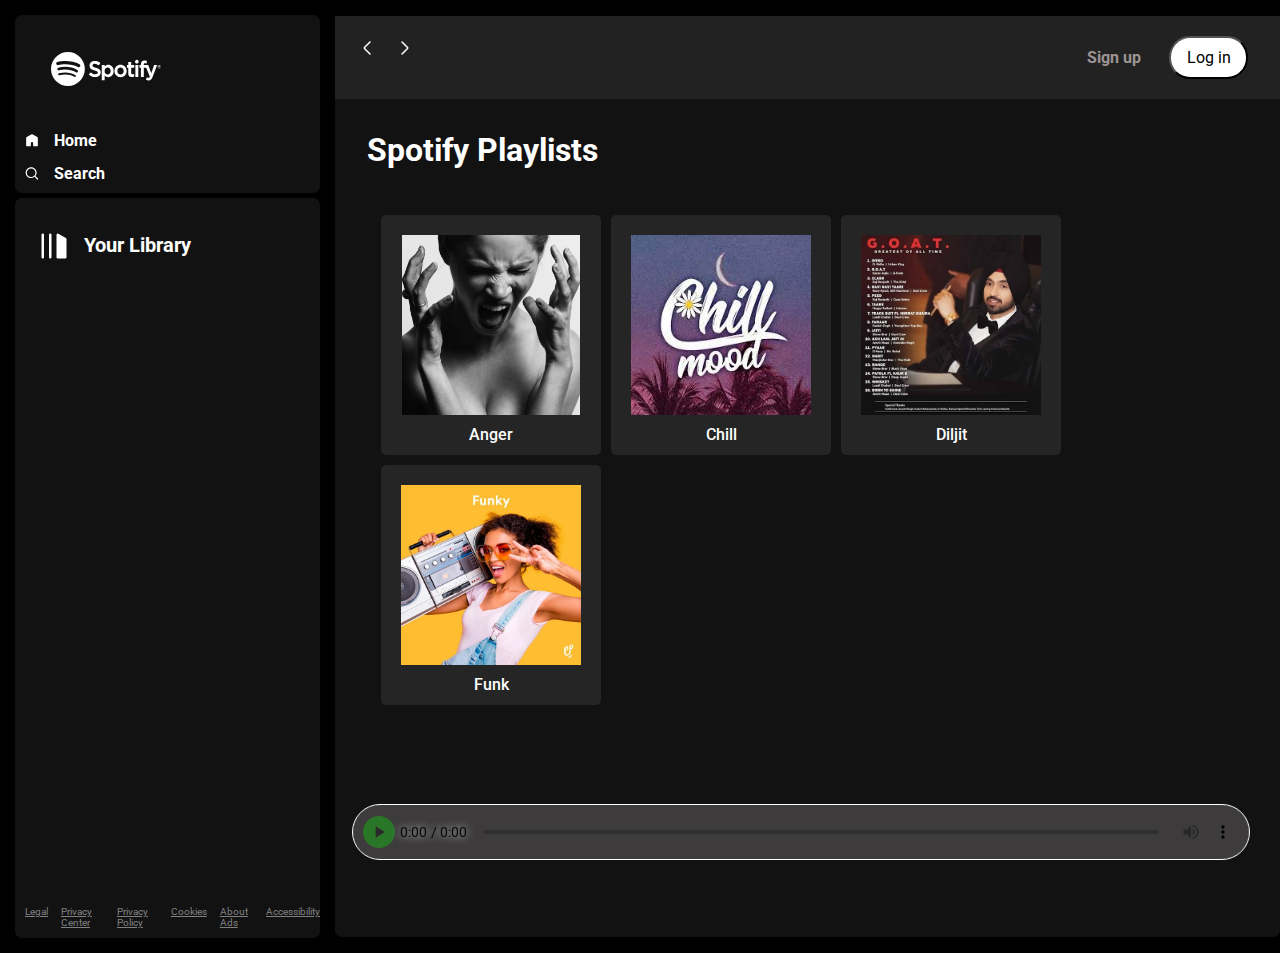
==== index.html @ 70a31041 "spotify" ====
<!DOCTYPE html>
<html lang="en">

<head>
    <meta charset="UTF-8">
    <meta name="viewport" content="width=device-width, initial-scale=1.0">
    <link rel="stylesheet" href="css/style.css">
    <link rel="stylesheet" href="css/utility.css">
    <link rel="stylesheet" href="css/card.css">
    <title>Spotify - Web Player: Music for everyone</title>
</head>

<body>
    <div class="container flex bg-black">
        <div class="left">
            <div class="close">
                <img width="30" class="invert" src="img/close.svg" alt="">
            </div>
            <div class="home bg-grey rounded m-1 p-1">
                <div class="logo"><img width="110" class="invert" src="img/logo.svg" alt=""></div>
                <ul>
                    <li><img class="invert" src="img/home.svg" alt="home">Home</li>
                    <li><img class="invert" src="img/search.svg" alt="home">Search</li>
                </ul>
            </div>

            <div class="library bg-grey rounded m-1 p-1">
                <div class="heading">
                    <img class="invert" src="img/playlist.svg" alt="">
                    <h2>Your Library</h2>
                </div>
                <div class="songList">
                  
                    <ul>
                        
                    </ul>
                </div>
                <div class="footer">
                    <div><a href="https://www.spotify.com/jp/legal/"><span>Legal</span></a></div>
                    <div><a href="https://www.spotify.com/jp/privacy/"><span>Privacy Center</span></a></div>
                    <div><a href="https://www.spotify.com/jp/legal/privacy-policy/"><span>Privacy Policy</span></a>
                    </div>
                    <div><a href="https://www.spotify.com/jp/legal/cookies-policy/"><span>Cookies</span></a></div>
                    <div><a href="https://www.spotify.com/jp/legal/privacy-policy/#s3"><span>About Ads</span></a></div>
                    <div><a href="https://www.spotify.com/jp/accessibility/"><span>Accessibility</span></a></div>
                </div>
            </div>
        </div>

        <!-- <div id="onSong">hello<img src="" alt="" srcset=""></div> -->
        <audio src="" controls id="audioPlayer" autoplay></audio>

        <div class="right bg-grey rounded" id="right-content">
            <div class="header">
                <div class="nav">
                    <div class="hamburgerContainer">
                        <img width="40" class="invert hamburger" src="img/hamburger.svg" alt="">
                        <svg width="24" height="24" viewBox="0 0 24 24" fill="none" xmlns="http://www.w3.org/2000/svg"
                            onclick="generateCards()  ">
                            <path
                                d="M15 6L9.70711 11.2929C9.37377 11.6262 9.20711 11.7929 9.20711 12C9.20711 12.2071 9.37377 12.3738 9.70711 12.7071L15 18"
                                stroke="#ffffff" stroke-width="1.5" stroke-linecap="round" stroke-linejoin="round" />
                        </svg>
                        <svg width="24" height="24" viewBox="0 0 24 24" fill="none" xmlns="http://www.w3.org/2000/svg">
                            <path
                                d="M9 18L14.2929 12.7071C14.6262 12.3738 14.7929 12.2071 14.7929 12C14.7929 11.7929 14.6262 11.6262 14.2929 11.2929L9 6"
                                stroke="#ffffff" stroke-width="1.5" stroke-linecap="round" stroke-linejoin="round" />
                        </svg>
                    </div>
                </div>
                <div class="buttons">
                    <button class="signupbtn">Sign up</button>
                    <a href="login.html">
                        <button class="loginbtn">Log in</button>
                    </a>
                </div>
            </div>
            <div class="view1">

                <div class="spotifyPlaylists" id="spotifyPlaylists">

                    <h1>Spotify Playlists</h1>
                    <div id="list"></div>
                    <div class="cardContainer" id="cardContainer">

                        <div class="card" id="Anger" onclick="fetchCardData('Anger')">
                            <img src="songs/Anger/cover.jpg" alt="">
                            Anger
                        </div>
                        <div class="card" id="Chill" onclick="fetchCardData('Chill')">
                            <img src="songs/Chill/cover.jpg" alt="">
                            Chill
                        </div>

                        <div class="card" id="Diljit" onclick="fetchCardData('Diljit')">
                            <img src="songs/Diljit/cover.jpg" alt="">
                            Diljit
                        </div>
                        <div class="card" id="Funk" onclick="fetchCardData('Funk')">
                            <img src="songs/funk/cover.jpg" alt="">
                            Funk
                        </div>

                    </div>
                </div>
            </div>
        </div>
    </div>

    <script src="js/script.js"></script>
</body>

</html>
---- css/style.css ----
@import url('https://fonts.googleapis.com/css2?family=Lato:wght@700&family=Roboto:ital,wght@0,100;0,300;0,400;0,500;0,700;0,900;1,100;1,300;1,400;1,500;1,700;1,900&display=swap');
@import url('https://fonts.googleapis.com/css2?family=Roboto:ital,wght@0,100;0,300;0,400;0,500;0,700;0,900;1,100;1,300;1,400;1,500;1,700;1,900&display=swap');


:root {
    --a: 0;
}

* {
    margin: 0;
    padding: 0;
    font-family: 'Roboto', sans-serif;
}

.close {
    display: none;
}

body {
    background-color: black;
    color: white;
}

.left {
    width: 25vw;
    padding: 10px;
}

.right {
    width: 75vw;
}



.home ul li {
    display: flex;
    gap: 15px;
    width: 14px;
    list-style: none;
    padding-top: 14px;
    font-weight: bold;
}

.heading {
    display: flex;
    gap: 15px;
    width: 100%;
    padding-top: 14px;
    padding: 23px 14px;
    font-weight: bold;
    align-items: center;
    font-size: 13px;
}

.heading img {
    width: 30px;
}

.library {
    min-height: 80vh;
    position: relative;
}

.footer {
    display: flex;
    font-size: 10px;
    color: grey;
    gap: 13px;
    position: absolute;
    bottom: 0;
    padding: 10px 0;

}

.footer a {
    color: grey;
}

.right {
    margin: 16px 0;
    position: relative;
}

.header {
    display: flex;
    justify-content: space-between;
    background-color: rgb(34 34 34);
}

.header>* {
    padding: 20px;
}

.view1 .spotifyPlaylists {
    padding: 16px;
}

.view1 .spotifyPlaylists h1 {
    padding: 16px;
}

.cardContainer {
    margin: 30px;
    display: flex;
    gap: 10px;
    flex-wrap: wrap;
    overflow-y: auto;
    max-height: 60vh;
}

.card {
    width: 200px;
    padding: 10px;
    border-radius: 5px;
    background-color: #252525;
    position: relative;
    transition: all .9s;
}

.card:hover {
    background-color: rgb(105, 103, 103);
    cursor: pointer;
    --a: 1;
}

.card>* {
    padding-top: 10px;
}

.card img {
    width: 100%;
    object-fit: contain;
}

.play {
    width: 28px;
    height: 28px;
    background-color: #1fdf64;
    border-radius: 50%;
    padding: 4px;
    display: flex;
    align-items: center;
    justify-content: center;
    position: absolute;
    bottom: 88px;
    right: 17px;
    opacity: var(--a);
    transition: all 1s ease-out;
}

.buttons>* {
    margin: 0 12px;
}

.signupbtn {
    background-color: rgb(34 34 34);
    color: rgb(156, 148, 148);
    font-weight: bold;
    border: none;
    outline: none;
    cursor: pointer;
    font-size: 16px;
}

.signupbtn:hover {
    font-size: 17px;
    color: white
}

.loginbtn {
    background-color: white;
    border-radius: 21px;
    color: black;
    padding: 10px;
    width: 79px;
    cursor: pointer;
    font-size: 16px;
}

.loginbtn:hover {
    font-weight: bold;
    font-size: 17px;
}


.playbar {
    display: flex;
    justify-content: center;
    align-items: center;
    position: fixed;
    bottom: 30px;
    filter: invert(1);
    background: #e2d9d9;
    border-radius: 10px;
    width: 90%;
    padding: 12px;
    width: 70vw;
    min-height: 40px;
}

.songbuttons {
    display: flex;
    justify-content: center;
    gap: 16px;
}

.songList {
    height: 544px;
    overflow: auto;
    margin-bottom: 44px;
}

.hamburger {
    display: none;
    cursor: pointer;
}

.hamburgerContainer {
    display: flex;
    justify-content: center;
    align-items: center;
    gap: 14px;
}

.songList ul {
    padding: 0 12px;
}

.songList ul li {
    list-style-type: decimal;
    display: flex;
    justify-content: space-between;
    gap: 12px;
    cursor: pointer;
    padding: 12px 0;
    border: 1px solid rgba(146, 143, 143, 0.491);
    margin: 12px 0;
    padding: 13px;
    border-radius: 5px;
}

.songList .info {
    font-size: 13px;
    width: 344px;
}

.info div {
    word-break: break-all;
}

.playnow {
    display: flex;
    justify-content: center;
    align-items: center;
}

.playnow span {
    font-size: 15px;
    width: 64px;
    padding: 12px;
}

.seekbar {
    height: 4px;
    width: 98%;
    background: black;
    border-radius: 10px;
    position: absolute;
    bottom: 8px;
    margin: 6px;
    cursor: pointer;
}

.circle {
    width: 13px;
    height: 13px;
    border-radius: 13px;
    background-color: black;
    position: relative;
    bottom: 5px;
    left: 0%;
    transition: left 0.5s;
}

.songbuttons img {
    cursor: pointer;
}

.timevol {
    display: flex;
    justify-content: space-evenly;
    align-items: center;
}


.songinfo {
    color: black;
    padding: 0 12px;
    width: 250px;
}

.songtime {
    width: 125px;
    color: black;
    padding: 0 12px;
}


.volume {
    display: flex;
    justify-content: center;
    align-items: center;
    gap: 12px;
    cursor: pointer;
}

.range input {
    cursor: pointer;
}

.abovebar {
    display: flex;
    justify-content: space-between;
    margin: 20px 0;
    width: 100%;
}

@media (max-width: 1200px) {
    .left {
        position: absolute;
        left: -130%;
        transition: all .3s;
        z-index: 1;
        width: 373px;
        background-color: black;
        padding: 0;
        height: 100vh;
        position: fixed;
        top: 0;
    }

    .songinfo,
    .songtime {
        width: auto;
    }

    .left .close {
        position: absolute;
        right: 31px;
        top: 25px;
        width: 29px;
    }

    .timevol {
        display: flex;
        justify-content: space-evenly;
        align-items: center;
        flex-direction: column;
        gap: 13px;
    }

    .right {
        width: 100vw;
    }

    .playbar {
        width: calc(100vw - 75px);
    }

    .seekbar {
        width: calc(100vw - 120px);
    }

    .hamburger {
        display: block;
    }

    .right {
        margin: 0;
    }

    .view1 .card {
        width: 55vw;
    }

    .view1 .cardContainer {
        margin: 0;
        justify-content: center;
    }

    .close {
        display: block;
    }

    .abovebar {
        flex-direction: column;
        gap: 23px;
        align-items: center;
    }

    .cardContainer {
        max-height: unset;
        overflow-y: unset;
        margin-bottom: 35vh;
    }

    .playbar {
        right: 25px;
    }
}

@media (max-width: 500px) {
    .card {
        width: 100%;
    }

    .header>* {
        padding: 2px;
    }

    .buttons>* {
        margin: 0 6px;
    }

    .header {
        padding: 7px;
    }

    .view1 .spotifyPlaylists h1 {
        padding: 4px;
    }

    .library {
        height: 85vh;
    }

    .left {
        width: 100vw;
    }
}

.top {
    height: 8vh;
    background-color: #0a0909;

}

.bottom {


    display: flex;
    justify-content: center;

    height: 87vh;
    background-image: linear-gradient(to bottom, #2b2727, #000000);
}

.box {
    display: flex;
    text-align: center;
    gap: 25px;
    width: 480px;
    top: 0px;
    flex-direction: column;
    height: 80vh;
    align-items: center;
    background-color: #131313;
    margin-top: 20px;
    border: 2px solid #131313;
    border-radius: 8px;
}

.btn {
    display: flex;
    flex-direction: column;
    justify-content: space-around;
    width: 80%;
    gap: 8px;
    padding-left: 190px;

}

.gg {
    display: flex;

    align-items: center;
    width: 200px;
    border: 1px solid rgb(120, 113, 113);
    border-radius: 20px;
    font-weight: 900;
    font-size: 10px;
    background-color: #131313;
    color: wheat;
    cursor: pointer;
    height: 28px;
}

.gg:hover {
    border: 1px solid white;

}

.log {

    padding-top: 40px;
    font-size: 30px;
    padding-bottom: 20px;

}

a {
    color: rgb(179, 173, 173);
}

.imbtn {
    padding-left: 20px;
    padding-right: 20px;
    height: 19px;
}

.line {
    color: rgb(44, 42, 42);
    font-weight: 100;

}

input {
    font-size: smaller;
    padding: 3px;
    width: 200px;
    height: 25px;
    border: .05px solid rgb(114, 109, 109);
    border-radius: 2px;
    background-color: #181717;
}

label {
    font-size: xx-small;
}

.form {
    display: flex;
    flex-direction: column;
    align-items: flex-start;
    gap: 10px;
    padding-bottom: 15px;
}

/* The switch - the box around the slider */
.switch {
    position: relative;

    width: 25px;
    height: 12px;
}

/* Hide default HTML checkbox */
.switch input {
    opacity: 0;
    width: 0;
    height: 0;
}

/* The slider */
.slider {
    position: absolute;
    cursor: pointer;
    top: 0;
    left: 0;
    right: 0;
    bottom: 0;
    background-color: #ccc;
    -webkit-transition: .4s;
    transition: .4s;
    border-radius: 15px;
    /* Make the slider round */
}

.slider:before {
    position: absolute;
    content: "";
    border: 1px solid black;
    border-radius: 50%;
    /* Make the thumb round */
    height: 7px;
    width: 7px;
    left: 2px;
    bottom: 2px;
    background-color: rgb(0, 0, 0);
    -webkit-transition: .4s;
    transition: .4s;
}

input:checked+.slider {
    background-color: #32dc14;
}

input:focus+.slider {
    box-shadow: 0 0 1px #32dc14;
}

input:checked+.slider:before {
    -webkit-transform: translateX(15px);
    -ms-transform: translateX(12px);
    transform: translateX(12px);
}

/* Rounded sliders */
.slider.round {
    border-radius: 15px;
}

.slider.round:before {
    border-radius: 50%;
}

.login {

    background-color: #1fdf64;
    width: 200px;
    height: 25px;
    border-radius: 15px;
    padding: 3px;
    font-size: small;

}

.login:hover {
    cursor: pointer;
}

.forget {
    font-size: xx-small;
    color: rgb(255, 255, 255);
}

.forget:hover {
    color: chartreuse;
}

.sign {
    font-size: x-small;
    color: #676363;
    font-weight: 500;
}

.sign a {
    color: white;
}

.sign a:hover {
    color: chartreuse;
}

.foot {
    display: flex;
    justify-content: center;
    align-items: center;
    gap: 2px;
    word-spacing: 2px;
    font-size: 7px;
    color: rgb(179, 173, 173);
    background-color: #181717;
    height: 5vh;

}

.logo {

    padding: 3vh 2vw;

}

.dd {
    display: flex;
}

a:hover {

    color: chartreuse;

}

.plst {
    background-color: pink;
}

.ac {
    max-width: 500px;
    /* Adjust the maximum width as needed */
    margin: 0 auto;
    text-align: center;
}

.audioPlayer {
    /* Adjust width and height to increase the size of the player */
    width: 100%;
    height: 200px;
    /* Adjust height as needed */
}

.li {

    border: 1 px solid yellow;

}


.play-button {
    width: 40px;
    height: 40px;
    border-radius: 50%;
    background-color: green;
    border: none;
    cursor: pointer;
    display: flex;
    justify-content: center;
    align-items: center;
}

#audioPlayer {
    position: absolute;
    z-index: 1;
    bottom: 40px;
    right: 30px;
    width: 70%;
    border: .5px solid white;
    border-radius: 30px;
    color: white;
}

#audioPlayer::-webkit-media-controls-panel {
    background-color: #3d3b3b;

    color: white
        /* Text color */
}

#audioPlayer::-webkit-media-controls-play-button {
    background-color: rgb(0, 255, 0);
    /* Play button color */

    border-radius: 50%
        /* Play button icon color */
}

/* Example: Change the color of the volume slider */
#audioPlayer::-webkit-media-controls-volume-slider {
    background-color: blue;
    /* Volume slider background color */
}

#onSong {

    position: absolute;
    z-index: 1;
    bottom: 120px;
    right: 30px;
    width: 70%;
    border: .5px solid white;
    border-radius: 30px;
    color: white;
    height: 80px;
}
---- css/utility.css ----
.border {
  border: 2px solid red;
  margin: 3px;
}

.flex {
  display: flex;
}

.justify-center {
  justify-content: center;
}

.items-center {
  align-items: center;
}

.bg-black {
  background-color: black;
  color: white;
}

.invert {
  filter: invert(1);
}

.bg-grey {
  background-color: #121212;
}

.rounded {
  border-radius: 7px;
}

.m-1 {
  margin: 5px;
}

.p-1 {
  padding: 10px;
}


/* For Webkit browsers (e.g., Chrome, Safari) */
::-webkit-scrollbar {
  width: 12px;
}

::-webkit-scrollbar-thumb {
  background-color: #333;
  /* Dark color for the thumb */
  border-radius: 6px;
}

::-webkit-scrollbar-track {
  background-color: #222;
  /* Dark color for the track */
}

.roboto-regular {
  font-family: "Roboto", sans-serif;
  font-weight: 600;
  font-style: normal;
}
---- css/card.css ----
.card {
  height: 220px;
  display: flex;
  flex-direction: column;
  align-items: center;
  object-fit: contain;
  font-weight: 500;
}

.card img {
  height: 180px;
  width: 180px;
  padding-bottom: 10px;
  border-radius: 10px;
}
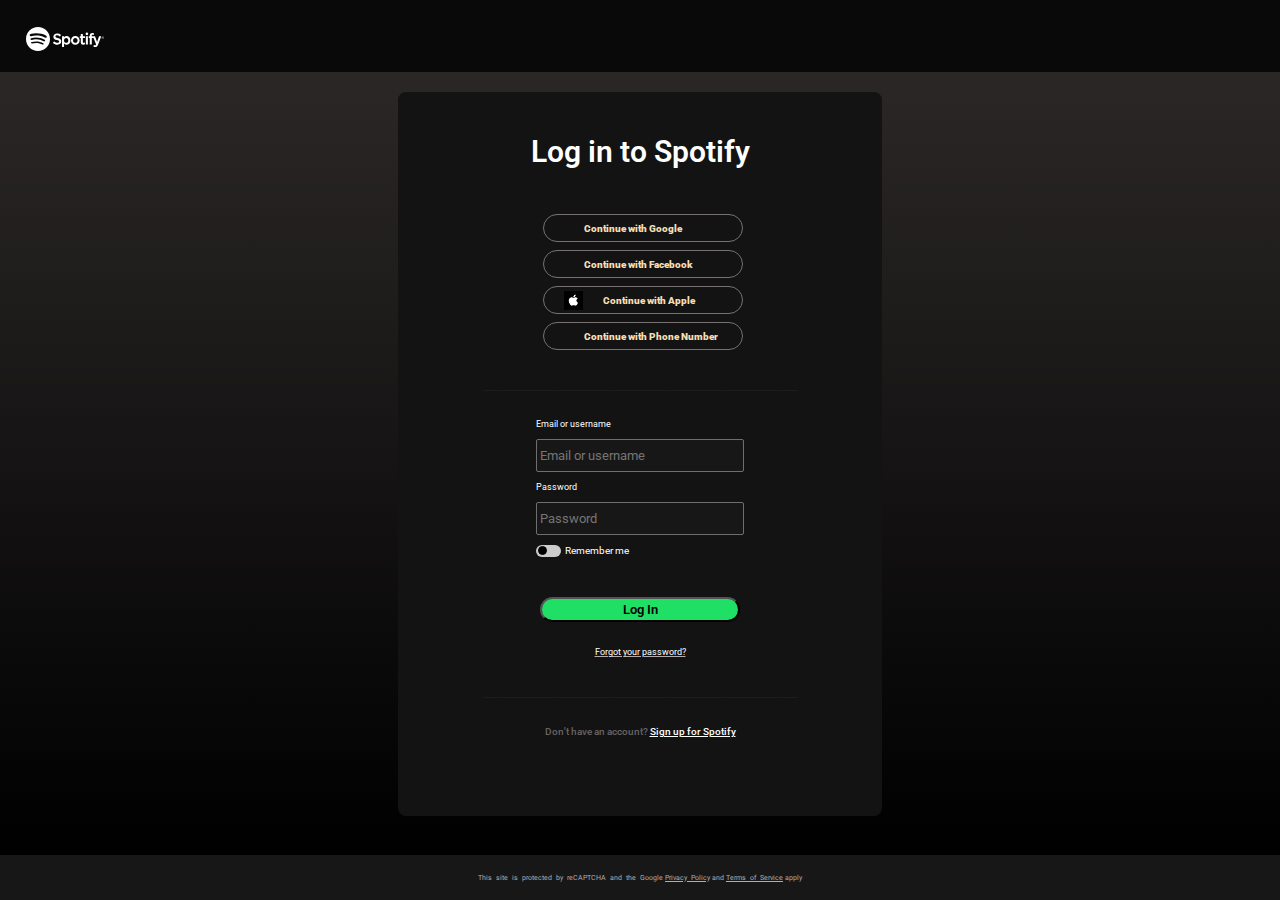
==== commit 200fc7c6: "Add files via upload" ====
--- a/index.html
+++ b/index.html
@@ -1,113 +1,77 @@
-<!DOCTYPE html>
-<html lang="en">
-
-<head>
-    <meta charset="UTF-8">
-    <meta name="viewport" content="width=device-width, initial-scale=1.0">
-    <link rel="stylesheet" href="css/style.css">
-    <link rel="stylesheet" href="css/utility.css">
-    <link rel="stylesheet" href="css/card.css">
-    <title>Spotify - Web Player: Music for everyone</title>
-</head>
-
-<body>
-    <div class="container flex bg-black">
-        <div class="left">
-            <div class="close">
-                <img width="30" class="invert" src="img/close.svg" alt="">
-            </div>
-            <div class="home bg-grey rounded m-1 p-1">
-                <div class="logo"><img width="110" class="invert" src="img/logo.svg" alt=""></div>
-                <ul>
-                    <li><img class="invert" src="img/home.svg" alt="home">Home</li>
-                    <li><img class="invert" src="img/search.svg" alt="home">Search</li>
-                </ul>
-            </div>
-
-            <div class="library bg-grey rounded m-1 p-1">
-                <div class="heading">
-                    <img class="invert" src="img/playlist.svg" alt="">
-                    <h2>Your Library</h2>
-                </div>
-                <div class="songList">
-                  
-                    <ul>
-                        
-                    </ul>
-                </div>
-                <div class="footer">
-                    <div><a href="https://www.spotify.com/jp/legal/"><span>Legal</span></a></div>
-                    <div><a href="https://www.spotify.com/jp/privacy/"><span>Privacy Center</span></a></div>
-                    <div><a href="https://www.spotify.com/jp/legal/privacy-policy/"><span>Privacy Policy</span></a>
-                    </div>
-                    <div><a href="https://www.spotify.com/jp/legal/cookies-policy/"><span>Cookies</span></a></div>
-                    <div><a href="https://www.spotify.com/jp/legal/privacy-policy/#s3"><span>About Ads</span></a></div>
-                    <div><a href="https://www.spotify.com/jp/accessibility/"><span>Accessibility</span></a></div>
-                </div>
-            </div>
-        </div>
-
-        <!-- <div id="onSong">hello<img src="" alt="" srcset=""></div> -->
-        <audio src="" controls id="audioPlayer" autoplay></audio>
-
-        <div class="right bg-grey rounded" id="right-content">
-            <div class="header">
-                <div class="nav">
-                    <div class="hamburgerContainer">
-                        <img width="40" class="invert hamburger" src="img/hamburger.svg" alt="">
-                        <svg width="24" height="24" viewBox="0 0 24 24" fill="none" xmlns="http://www.w3.org/2000/svg"
-                            onclick="generateCards()  ">
-                            <path
-                                d="M15 6L9.70711 11.2929C9.37377 11.6262 9.20711 11.7929 9.20711 12C9.20711 12.2071 9.37377 12.3738 9.70711 12.7071L15 18"
-                                stroke="#ffffff" stroke-width="1.5" stroke-linecap="round" stroke-linejoin="round" />
-                        </svg>
-                        <svg width="24" height="24" viewBox="0 0 24 24" fill="none" xmlns="http://www.w3.org/2000/svg">
-                            <path
-                                d="M9 18L14.2929 12.7071C14.6262 12.3738 14.7929 12.2071 14.7929 12C14.7929 11.7929 14.6262 11.6262 14.2929 11.2929L9 6"
-                                stroke="#ffffff" stroke-width="1.5" stroke-linecap="round" stroke-linejoin="round" />
-                        </svg>
-                    </div>
-                </div>
-                <div class="buttons">
-                    <button class="signupbtn">Sign up</button>
-                    <a href="login.html">
-                        <button class="loginbtn">Log in</button>
-                    </a>
-                </div>
-            </div>
-            <div class="view1">
-
-                <div class="spotifyPlaylists" id="spotifyPlaylists">
-
-                    <h1>Spotify Playlists</h1>
-                    <div id="list"></div>
-                    <div class="cardContainer" id="cardContainer">
-
-                        <div class="card" id="Anger" onclick="fetchCardData('Anger')">
-                            <img src="songs/Anger/cover.jpg" alt="">
-                            Anger
-                        </div>
-                        <div class="card" id="Chill" onclick="fetchCardData('Chill')">
-                            <img src="songs/Chill/cover.jpg" alt="">
-                            Chill
-                        </div>
-
-                        <div class="card" id="Diljit" onclick="fetchCardData('Diljit')">
-                            <img src="songs/Diljit/cover.jpg" alt="">
-                            Diljit
-                        </div>
-                        <div class="card" id="Funk" onclick="fetchCardData('Funk')">
-                            <img src="songs/funk/cover.jpg" alt="">
-                            Funk
-                        </div>
-
-                    </div>
-                </div>
-            </div>
-        </div>
-    </div>
-
-    <script src="js/script.js"></script>
-</body>
-
+<!DOCTYPE html>
+<html lang="en">
+
+<head>
+  <meta charset="UTF-8">
+  <meta name="viewport" content="width=device-width, initial-scale=1.0">
+  <title>Document</title>
+</head>
+<link rel="stylesheet" href="css/style.css">
+<link rel="stylesheet" href="css/utility.css">
+
+
+<body>
+  <div class="top "><img src="img/logo.svg" class="invert logo" alt=""></div>
+  <div class="bottom">
+    <div class="box">
+      <div class="log roboto-regular">Log in to Spotify</div>
+      <div class="btn">
+        <button class="gg"><img class="imbtn"
+            src="https://upload.wikimedia.org/wikipedia/commons/c/c1/Google_%22G%22_logo.svg" alt="">Continue with
+          Google</button>
+        <button class="gg"><img class="imbtn"
+            src="https://upload.wikimedia.org/wikipedia/en/0/04/Facebook_f_logo_%282021%29.svg" alt="">Continue with
+          Facebook</button>
+        <button class="gg"><img class="imbtn" src="img/apple.png" alt="">Continue with Apple</button>
+        <button class="gg" style="padding-left: 40px;">Continue with Phone Number</button>
+      </div>
+      <div class="line">_____________________________________________</div>
+
+      <form action="" method="get">
+        <div class="form">
+          <label for="username">Email or username
+          </label>
+          <input type="text" class="email" placeholder="Email or username">
+          <label for="username">Password
+          </label>
+
+          <input type="text" class="password" placeholder="Password">
+          <div class="dd">
+            <label class="switch">
+              <input type="checkbox">
+
+
+              <span class="slider round"></span>
+
+            </label>
+            <div style="font-size: 10px; padding-left: 4px;">Remember me</div>
+          </div>
+
+
+        </div>
+      </form>
+
+      <a href="index2.html">
+        <button class="login roboto-regular">Log In</button>
+      </a>
+      <a href="">
+        <div class="forget">Forgot your password?</div>
+      </a>
+
+
+      <div class="line">_____________________________________________</div>
+      <div class="sign">Don't have an account?
+        <a href="sign.html">Sign up for Spotify</a>
+      </div>
+    </div>
+
+
+
+
+  </div>
+  <div class="foot">This site is protected by reCAPTCHA and the Google <a
+      href="https://policies.google.com/privacy">Privacy Policy </a>and <a
+      href="https://policies.google.com/terms">Terms of Service </a>apply</div>
+</body>
+
 </html>